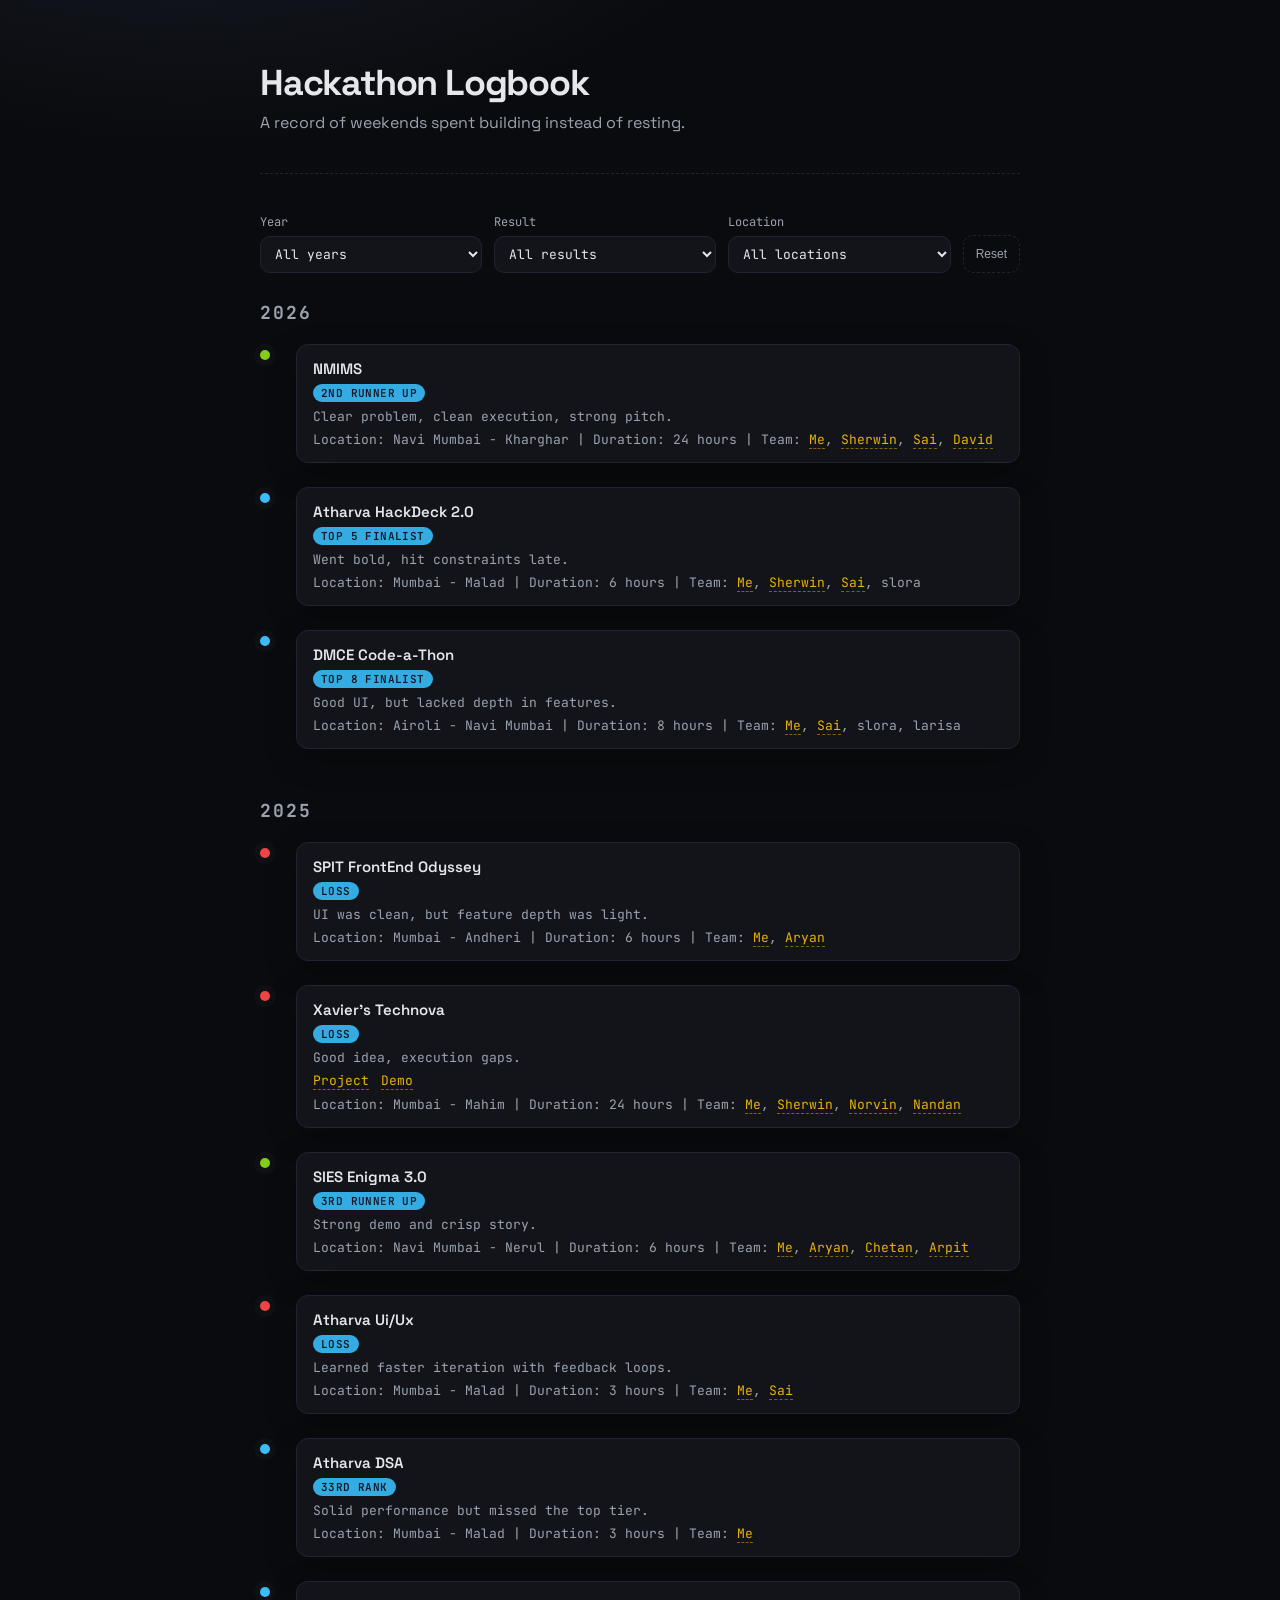
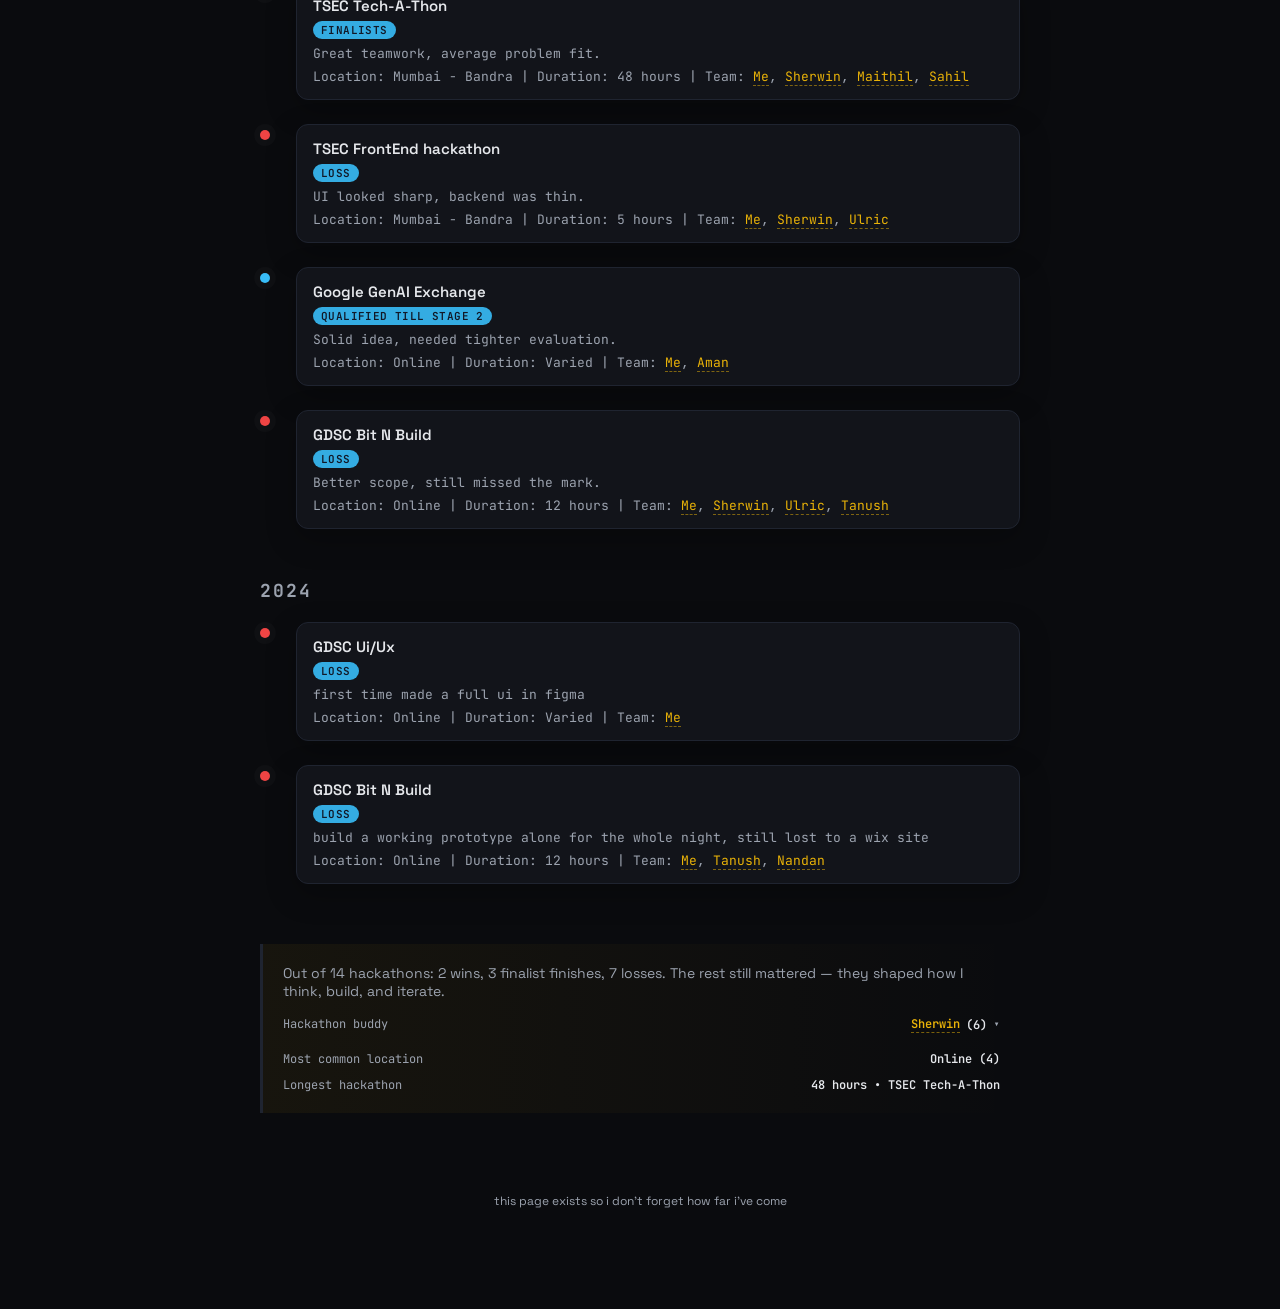
==== index.html @ 94a1c4e4 "first commit" ====
<!DOCTYPE html>
<html lang="en">
<head>
<meta charset="UTF-8" />
<title>Hackathon Logbook</title>
<meta name="viewport" content="width=device-width, initial-scale=1.0">

<link rel="stylesheet" href="style.css">
</head>

<body>
<div class="container">

  <div class="title">Hackathon Logbook</div>
  <div class="subtitle">
    A record of weekends spent building instead of resting.
  </div>

  <div class="divider"></div>

  <div class="filters" id="filters">
    <div class="filter">
      <label for="filter-year">Year</label>
      <select id="filter-year"></select>
    </div>
    <div class="filter">
      <label for="filter-result">Result</label>
      <select id="filter-result"></select>
    </div>
    <div class="filter">
      <label for="filter-location">Location</label>
      <select id="filter-location"></select>
    </div>
    <button class="filter-reset" id="filter-reset" type="button">Reset</button>
  </div>

  <div id="timeline"></div>

  <div class="reflection" id="summary"></div>

  <div class="footer">
    this page exists so i don’t forget how far i’ve come
  </div>

</div>

<script src="app.js"></script>
</body>
</html>
---- style.css ----
@import url("https://fonts.googleapis.com/css2?family=Space+Grotesk:wght@400;600;700&family=JetBrains+Mono:wght@400;600&display=swap");

:root {
  --bg: #0a0b0e;
  --paper: #12141a;
  --ink: #e5e7eb;
  --faint: #9ca3af;
  --line: #1f2430;
  --glow: rgba(56, 189, 248, 0.15);
  --accent: #eab308;

  --accent-win: #84cc16;
  --accent-ok: #38bdf8;
  --accent-loss: #ef4444;
}

* {
  box-sizing: border-box;
}

body {
  margin: 0;
  background: radial-gradient(1200px 800px at 15% -10%, #1b2230 0%, var(--bg) 55%),
    linear-gradient(180deg, #0a0b0e 0%, #0c1017 100%);
  color: var(--ink);
  font-family: "Space Grotesk", system-ui, sans-serif;
}

.container {
  max-width: 800px;
  margin: auto;
  padding: 60px 20px 100px;
}

/* ---------- Header ---------- */
.title {
  font-size: 36px;
  letter-spacing: -1.2px;
  font-weight: 700;
}

.subtitle {
  color: var(--faint);
  margin-top: 6px;
  max-width: 540px;
}

.divider {
  margin: 40px 0;
  border-top: 1px dashed var(--line);
}

/* ---------- Filters ---------- */
.filters {
  display: grid;
  grid-template-columns: repeat(3, minmax(0, 1fr)) auto;
  gap: 12px;
  margin-bottom: 28px;
  align-items: end;
}

.filter label {
  display: block;
  font-size: 12px;
  color: var(--faint);
  margin-bottom: 6px;
  font-family: "JetBrains Mono", ui-monospace, monospace;
}

.filter select {
  width: 100%;
  background: var(--paper);
  color: var(--ink);
  border: 1px solid var(--line);
  border-radius: 10px;
  padding: 8px 10px;
  font-size: 13px;
  font-family: "JetBrains Mono", ui-monospace, monospace;
}

.filter select:focus {
  outline: none;
  border-color: rgba(234, 179, 8, 0.6);
  box-shadow: 0 0 0 2px rgba(234, 179, 8, 0.15);
}

.filter-reset {
  background: transparent;
  color: var(--faint);
  border: 1px dashed var(--line);
  border-radius: 10px;
  padding: 8px 12px;
  font-size: 12px;
  cursor: pointer;
  height: 38px;
}

.filter-reset:hover {
  color: var(--ink);
  border-color: rgba(234, 179, 8, 0.5);
}

/* ---------- Timeline ---------- */
.year {
  margin-bottom: 50px;
  position: relative;
}

.year h2 {
  font-size: 18px;
  color: var(--faint);
  margin-bottom: 20px;
  letter-spacing: 2px;
  text-transform: uppercase;
  font-family: "JetBrains Mono", ui-monospace, monospace;
}

.entry {
  display: grid;
  grid-template-columns: 20px 1fr;
  gap: 16px;
  margin-bottom: 24px;
}

.dot {
  width: 10px;
  height: 10px;
  margin-top: 6px;
  border-radius: 50%;
  background: var(--faint);
  box-shadow: 0 0 0 6px rgba(255, 255, 255, 0.02);
}

.entry.win .dot { background: var(--accent-win); }
.entry.ok .dot { background: var(--accent-ok); }
.entry.loss .dot { background: var(--accent-loss); }

.card {
  background: var(--paper);
  border: 1px solid var(--line);
  padding: 14px 16px;
  border-radius: 12px;
  box-shadow: 0 10px 30px rgba(0, 0, 0, 0.25);
  transition: transform 200ms ease, box-shadow 200ms ease, border-color 200ms ease;
}

.card:hover {
  transform: translateY(-2px);
  border-color: rgba(234, 179, 8, 0.4);
  box-shadow: 0 16px 36px rgba(0, 0, 0, 0.35), 0 0 0 1px var(--glow);
}

.name {
  font-size: 15px;
  font-weight: 600;
}

.meta {
  margin-top: 6px;
  font-size: 13px;
  color: var(--faint);
  font-family: "JetBrains Mono", ui-monospace, monospace;
}

.link-row {
  display: flex;
  gap: 12px;
  align-items: center;
}

.link-row a,
.preview {
  color: var(--accent);
  text-decoration: none;
  border-bottom: 1px dashed rgba(234, 179, 8, 0.5);
  cursor: pointer;
}

.link-row a:hover,
.preview:hover {
  color: #fcd34d;
  border-bottom-color: rgba(252, 211, 77, 0.9);
}

.preview {
  position: relative;
  display: inline-flex;
  align-items: center;
  gap: 6px;
}

.preview-image {
  position: absolute;
  left: 0;
  top: 20px;
  background: var(--paper);
  border: 1px solid var(--line);
  border-radius: 10px;
  padding: 6px;
  box-shadow: 0 12px 26px rgba(0, 0, 0, 0.35);
  display: none;
  z-index: 6;
}

.preview-image img {
  display: block;
  max-width: 220px;
  border-radius: 6px;
}

.preview:hover .preview-image {
  display: block;
}

.hover-preview {
  position: fixed;
  left: 0;
  top: 0;
  background: var(--paper);
  border: 1px solid var(--line);
  border-radius: 12px;
  padding: 6px;
  box-shadow: 0 16px 30px rgba(0, 0, 0, 0.4);
  opacity: 0;
  pointer-events: none;
  z-index: 10;
  transition: opacity 120ms ease;
}

.hover-preview.is-visible {
  opacity: 1;
}

.hover-preview img {
  display: block;
  width: 240px;
  max-width: 40vw;
  border-radius: 8px;
}

.result {
  color: #111827;
  font-weight: 600;
  letter-spacing: 0.4px;
  text-transform: uppercase;
  font-size: 11px;
  background: rgba(56, 189, 248, 0.9);
  display: inline-block;
  padding: 2px 8px;
  border-radius: 999px;
}

.team-links a {
  color: var(--accent);
  text-decoration: none;
  border-bottom: 1px dashed rgba(234, 179, 8, 0.5);
}

.team-links a:hover {
  color: #fcd34d;
  border-bottom-color: rgba(252, 211, 77, 0.9);
}

/* ---------- Reflection ---------- */
.reflection {
  margin-top: 60px;
  padding: 20px;
  border-left: 3px solid var(--line);
  color: var(--faint);
  font-size: 14px;
  background: linear-gradient(90deg, rgba(234, 179, 8, 0.06), transparent);
}

.stats {
  margin-top: 16px;
  display: grid;
  gap: 10px;
}

.stat {
  display: flex;
  align-items: baseline;
  justify-content: space-between;
  gap: 12px;
  font-size: 12px;
  font-family: "JetBrains Mono", ui-monospace, monospace;
  color: var(--faint);
}

.stat span:last-child {
  color: var(--ink);
  font-weight: 600;
}

.buddy {
  position: relative;
  display: inline-flex;
  align-items: center;
  gap: 6px;
  padding-bottom: 8px;
}

.buddy-toggle {
  font-size: 12px;
  color: var(--faint);
  transition: transform 200ms ease, color 200ms ease;
}

.buddy-list {
  position: absolute;
  right: 0;
  top: 22px;
  min-width: 180px;
  background: var(--paper);
  border: 1px solid var(--line);
  border-radius: 10px;
  padding: 8px 10px;
  box-shadow: 0 12px 28px rgba(0, 0, 0, 0.35);
  display: none;
  z-index: 5;
  pointer-events: auto;
}

.buddy-item {
  display: block;
  font-size: 12px;
  color: var(--faint);
  padding: 4px 0;
}

.buddy:hover .buddy-list {
  display: block;
}

.buddy:hover .buddy-toggle {
  color: var(--accent);
  transform: rotate(180deg);
}

.stats a {
  color: var(--accent);
  text-decoration: none;
  border-bottom: 1px dashed rgba(234, 179, 8, 0.5);
}

.stats a:hover {
  color: #fcd34d;
  border-bottom-color: rgba(252, 211, 77, 0.9);
}

/* ---------- Footer ---------- */
.footer {
  margin-top: 80px;
  text-align: center;
  font-size: 12px;
  color: var(--faint);
}

@media (max-width: 600px) {
  .title {
    font-size: 30px;
  }
  .filters {
    grid-template-columns: 1fr;
  }
  .entry {
    grid-template-columns: 14px 1fr;
  }
}
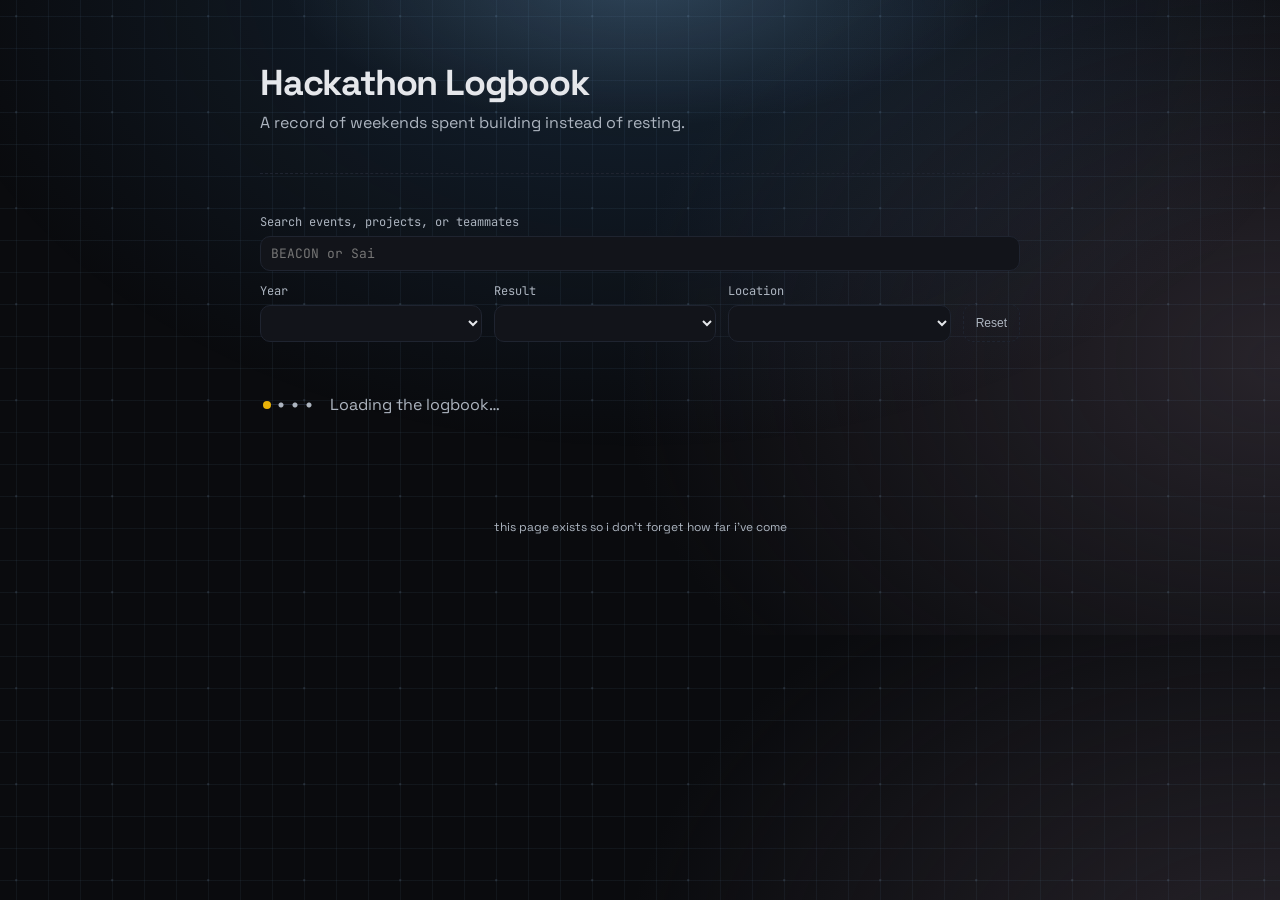
==== commit 03c5a317: "feat: add searchable hackathon timeline, photo gallery and event stats" ====
--- a/index.html
+++ b/index.html
@@ -3,6 +3,7 @@
 <head>
 <meta charset="UTF-8" />
 <title>Hackathon Logbook</title>
+<link rel="icon" href="./favicon.ico" type="image/x-icon">
 <meta name="viewport" content="width=device-width, initial-scale=1.0">
 
 <link rel="stylesheet" href="style.css">
@@ -19,22 +20,36 @@
   <div class="divider"></div>
 
   <div class="filters" id="filters">
-    <div class="filter">
-      <label for="filter-year">Year</label>
-      <select id="filter-year"></select>
+    <div class="filter filter-search">
+      <label for="filter-search">Search events, projects, or teammates</label>
+      <input id="filter-search" type="search" placeholder="BEACON or Sai">
     </div>
-    <div class="filter">
-      <label for="filter-result">Result</label>
-      <select id="filter-result"></select>
+    <button class="filter-toggle" id="filter-toggle" type="button"
+            aria-expanded="false" aria-controls="filter-options">Filters</button>
+    <div class="filter-options" id="filter-options">
+      <div class="filter">
+        <label for="filter-year">Year</label>
+        <select id="filter-year"></select>
+      </div>
+      <div class="filter">
+        <label for="filter-result">Result</label>
+        <select id="filter-result"></select>
+      </div>
+      <div class="filter">
+        <label for="filter-location">Location</label>
+        <select id="filter-location"></select>
+      </div>
+      <button class="filter-reset" id="filter-reset" type="button">Reset</button>
     </div>
-    <div class="filter">
-      <label for="filter-location">Location</label>
-      <select id="filter-location"></select>
-    </div>
-    <button class="filter-reset" id="filter-reset" type="button">Reset</button>
   </div>
 
-  <div id="timeline"></div>
+  <p class="filter-status" id="filter-status" role="status"></p>
+  <div id="timeline" aria-busy="true">
+    <div class="logbook-loader" role="status">
+      <span class="loader-track" aria-hidden="true"></span>
+      Loading the logbook…
+    </div>
+  </div>
 
   <div class="reflection" id="summary"></div>
 
@@ -44,6 +59,18 @@
 
 </div>
 
+<dialog id="gallery" aria-labelledby="gallery-title">
+  <div class="gallery-header">
+    <h2 id="gallery-title"></h2>
+    <form method="dialog"><button autofocus>Close</button></form>
+  </div>
+  <img id="gallery-image" alt="">
+  <div class="gallery-nav">
+    <button id="gallery-prev" type="button">Previous</button>
+    <span id="gallery-count" role="status"></span>
+    <button id="gallery-next" type="button">Next</button>
+  </div>
+</dialog>
 <script src="app.js"></script>
 </body>
 </html>
--- a/style.css
+++ b/style.css
@@ -4,7 +4,7 @@
   --bg: #0a0b0e;
   --paper: #12141a;
   --ink: #e5e7eb;
-  --faint: #9ca3af;
+  --faint: #adb5c0;
   --line: #1f2430;
   --glow: rgba(56, 189, 248, 0.15);
   --accent: #eab308;
@@ -19,11 +19,44 @@
 }
 
 body {
+  --grid-line: rgb(114 155 194 / 8%);
+  --grid-step: 32px;
   margin: 0;
-  background: radial-gradient(1200px 800px at 15% -10%, #1b2230 0%, var(--bg) 55%),
-    linear-gradient(180deg, #0a0b0e 0%, #0c1017 100%);
+  isolation: isolate;
+  background: radial-gradient(ellipse 660px 480px at 100% 360px, #27232a, transparent), var(--bg);
   color: var(--ink);
   font-family: "Space Grotesk", system-ui, sans-serif;
+}
+
+body::after {
+  content: "";
+  position: fixed;
+  inset: 0;
+  z-index: -2;
+  pointer-events: none;
+  background:
+    radial-gradient(circle at 1px 1px, rgb(145 177 206 / 13%) 1px, transparent 1.8px) 15px 15px / 96px 96px,
+    linear-gradient(to right, var(--grid-line) 1px, transparent 1px) 16px 16px / var(--grid-step) var(--grid-step),
+    linear-gradient(to bottom, var(--grid-line) 1px, transparent 1px) 16px 16px / var(--grid-step) var(--grid-step);
+}
+
+body::before {
+  content: "";
+  position: fixed;
+  inset: 0;
+  z-index: -1;
+  pointer-events: none;
+  background:
+    radial-gradient(ellipse min(42vw, 360px) 150px at 50% -24px, rgb(142 189 227 / 22%), transparent),
+    radial-gradient(ellipse min(85vw, 720px) 480px at 50% -30px, rgb(60 123 183 / 22%), transparent);
+}
+
+@media (prefers-reduced-motion: no-preference) {
+  body::before { animation: spotlight-breathe 8s ease-in-out infinite alternate; }
+}
+
+@keyframes spotlight-breathe {
+  to { opacity: 0.76; }
 }
 
 .container {
@@ -53,12 +86,22 @@
 /* ---------- Filters ---------- */
 .filters {
   display: grid;
-  grid-template-columns: repeat(3, minmax(0, 1fr)) auto;
   gap: 12px;
   margin-bottom: 28px;
   align-items: end;
 }
 
+.filter-options {
+  display: grid;
+  grid-template-columns: repeat(3, minmax(0, 1fr)) auto;
+  align-items: end;
+  gap: 12px;
+}
+
+.filter-toggle {
+  display: none;
+}
+
 .filter label {
   display: block;
   font-size: 12px;
@@ -67,7 +110,8 @@
   font-family: "JetBrains Mono", ui-monospace, monospace;
 }
 
-.filter select {
+.filter select,
+.filter input {
   width: 100%;
   background: var(--paper);
   color: var(--ink);
@@ -78,7 +122,8 @@
   font-family: "JetBrains Mono", ui-monospace, monospace;
 }
 
-.filter select:focus {
+.filter select:focus,
+.filter input:focus {
   outline: none;
   border-color: rgba(234, 179, 8, 0.6);
   box-shadow: 0 0 0 2px rgba(234, 179, 8, 0.15);
@@ -100,7 +145,45 @@
   border-color: rgba(234, 179, 8, 0.5);
 }
 
+.filter-status {
+  color: var(--faint);
+  font-size: 14px;
+}
+
+.filter-status:empty {
+  margin: 0;
+}
+
 /* ---------- Timeline ---------- */
+.logbook-loader {
+  display: flex;
+  align-items: center;
+  gap: 14px;
+  padding: 24px 0;
+  color: var(--faint);
+}
+.loader-track {
+  width: 56px;
+  height: 12px;
+  background: radial-gradient(circle, var(--faint) 2px, transparent 3px) left center / 14px 12px repeat-x,
+    linear-gradient(var(--line), var(--line)) center / 80% 1px no-repeat;
+}
+.loader-track::after {
+  content: "";
+  display: block;
+  width: 8px;
+  height: 8px;
+  margin: 2px 3px;
+  border-radius: 50%;
+  background: var(--accent);
+  animation: loader-travel 1.3s ease-in-out infinite alternate;
+}
+@keyframes loader-travel { to { transform: translateX(42px); } }
+@media (prefers-reduced-motion: reduce) {
+  .loader-track::after { animation: none; }
+}
+.reflection:empty { display: none; }
+#timeline [role="alert"] a { color: var(--accent); }
 .year {
   margin-bottom: 50px;
   position: relative;
@@ -116,13 +199,32 @@
 }
 
 .entry {
+  --entry-gap: 24px;
+  position: relative;
   display: grid;
   grid-template-columns: 20px 1fr;
   gap: 16px;
-  margin-bottom: 24px;
+  margin-bottom: var(--entry-gap);
+}
+.year-count {
+  font-size: 12px;
+  font-weight: 400;
+  letter-spacing: 0;
+  text-transform: none;
+}
+.entry:not(:last-child)::before {
+  content: "";
+  position: absolute;
+  left: 4.5px;
+  top: 11px;
+  height: calc(100% + var(--entry-gap));
+  width: 1px;
+  background: rgb(145 177 206 / 32%);
+  pointer-events: none;
 }
 
 .dot {
+  position: relative;
   width: 10px;
   height: 10px;
   margin-top: 6px;
@@ -131,9 +233,12 @@
   box-shadow: 0 0 0 6px rgba(255, 255, 255, 0.02);
 }
 
-.entry.win .dot { background: var(--accent-win); }
-.entry.ok .dot { background: var(--accent-ok); }
+.entry.winner .dot { background: var(--accent-win); }
+.entry.runner .dot { background: var(--accent); }
+.entry.finalist .dot, .entry.qualified .dot { background: var(--accent-ok); }
 .entry.loss .dot { background: var(--accent-loss); }
+.entry { scroll-margin-top: 20px; }
+.entry.linked .card { border-color: var(--accent); }
 
 .card {
   background: var(--paper);
@@ -142,6 +247,8 @@
   border-radius: 12px;
   box-shadow: 0 10px 30px rgba(0, 0, 0, 0.25);
   transition: transform 200ms ease, box-shadow 200ms ease, border-color 200ms ease;
+  position: relative;
+  overflow: hidden;
 }
 
 .card:hover {
@@ -150,104 +257,124 @@
   box-shadow: 0 16px 36px rgba(0, 0, 0, 0.35), 0 0 0 1px var(--glow);
 }
 
+.event-photo {
+  float: right;
+  width: clamp(76px, 24%, 144px);
+  aspect-ratio: 4 / 3;
+  padding: 0;
+  cursor: zoom-in;
+  background: var(--bg);
+  margin: 0 0 8px 14px;
+  border: 1px solid var(--line);
+  border-radius: 8px;
+}
+
+.event-photo img {
+  display: block;
+  width: 100%;
+  height: 100%;
+  object-fit: cover;
+  border-radius: inherit;
+}
+
 .name {
   font-size: 15px;
   font-weight: 600;
 }
 
+.description {
+  color: var(--ink);
+  margin: 6px 0 0;
+  font-size: 17px;
+  line-height: 1.5;
+}
+
 .meta {
   margin-top: 6px;
   font-size: 13px;
   color: var(--faint);
+}
+
+.reveal-date,
+.result,
+.team-links {
   font-family: "JetBrains Mono", ui-monospace, monospace;
 }
 
-.link-row {
-  display: flex;
-  gap: 12px;
-  align-items: center;
-}
-
-.link-row a,
-.preview {
+.reveal-date {
+  margin-left: 6px;
+}
+
+.project-link {
+  display: inline-block;
+  margin-top: 8px;
+  font-size: 13px;
   color: var(--accent);
-  text-decoration: none;
-  border-bottom: 1px dashed rgba(234, 179, 8, 0.5);
-  cursor: pointer;
-}
-
-.link-row a:hover,
-.preview:hover {
-  color: #fcd34d;
-  border-bottom-color: rgba(252, 211, 77, 0.9);
-}
-
-.preview {
-  position: relative;
-  display: inline-flex;
-  align-items: center;
-  gap: 6px;
-}
-
-.preview-image {
-  position: absolute;
-  left: 0;
-  top: 20px;
-  background: var(--paper);
-  border: 1px solid var(--line);
-  border-radius: 10px;
-  padding: 6px;
-  box-shadow: 0 12px 26px rgba(0, 0, 0, 0.35);
-  display: none;
-  z-index: 6;
-}
-
-.preview-image img {
-  display: block;
-  max-width: 220px;
-  border-radius: 6px;
-}
-
-.preview:hover .preview-image {
-  display: block;
-}
-
-.hover-preview {
-  position: fixed;
-  left: 0;
-  top: 0;
-  background: var(--paper);
+  text-underline-offset: 3px;
+  padding-block: 4px;
+}
+
+#gallery {
+  width: min(900px, 95vw);
+  padding: 16px;
   border: 1px solid var(--line);
   border-radius: 12px;
-  padding: 6px;
-  box-shadow: 0 16px 30px rgba(0, 0, 0, 0.4);
-  opacity: 0;
-  pointer-events: none;
-  z-index: 10;
-  transition: opacity 120ms ease;
-}
-
-.hover-preview.is-visible {
-  opacity: 1;
-}
-
-.hover-preview img {
+  background: var(--paper);
+  color: var(--ink);
+}
+
+#gallery::backdrop { background: rgba(0, 0, 0, 0.82); }
+body:has(#gallery[open]) { overflow: hidden; }
+
+.gallery-header, .gallery-nav {
+  display: flex;
+  align-items: center;
+  justify-content: space-between;
+  gap: 12px;
+}
+
+.gallery-header h2 { margin: 0; font-size: 18px; }
+#gallery button {
+  background: var(--bg);
+  color: var(--ink);
+  border: 1px solid var(--line);
+  border-radius: 8px;
+  padding: 8px 12px;
+  min-height: 44px;
+  cursor: pointer;
+}
+
+#gallery-image {
   display: block;
-  width: 240px;
-  max-width: 40vw;
-  border-radius: 8px;
-}
+  width: 100%;
+  height: min(65dvh, 640px);
+  margin: 12px 0;
+  object-fit: contain;
+  background: var(--bg);
+  touch-action: pan-y pinch-zoom;
+}
+
+#gallery-count { margin: auto; color: var(--faint); font-size: 13px; }
+
 
 .result {
-  color: #111827;
+  color: #e2e8f0;
   font-weight: 600;
   letter-spacing: 0.4px;
   text-transform: uppercase;
   font-size: 11px;
-  background: rgba(56, 189, 248, 0.9);
   display: inline-block;
-  padding: 2px 8px;
+  padding: 3px 10px;
   border-radius: 999px;
+  background: linear-gradient(
+    135deg,
+    rgba(255, 255, 255, 0.25),
+    rgba(255, 255, 255, 0.06)
+  );
+  border: 1px solid rgba(255, 255, 255, 0.2);
+  box-shadow: 0 6px 18px rgba(0, 0, 0, 0.25);
+  backdrop-filter: blur(10px);
+  -webkit-backdrop-filter: blur(10px);
 }
 
 .team-links a {
@@ -275,6 +402,22 @@
   margin-top: 16px;
   display: grid;
   gap: 10px;
+}
+
+.stat-totals {
+  display: grid;
+  grid-template-columns: repeat(auto-fit, minmax(min(128px, 100%), 1fr));
+  gap: 16px;
+  margin: 18px 0;
+  padding: 16px 0;
+  border-block: 1px solid var(--line);
+}
+.stat-totals dt, .stat-totals small { font-size: 12px; }
+.stat-totals small { display: block; margin-top: 4px; color: var(--faint); font-family: "Space Grotesk", sans-serif; font-weight: 400; }
+.stat-totals dd {
+  margin: 4px 0;
+  color: var(--ink);
+  font: 600 24px "JetBrains Mono", monospace;
 }
 
 .stat {
@@ -357,11 +500,66 @@
 }
 
 @media (max-width: 600px) {
+  .container {
+    padding-top: 32px;
+  }
+  .divider {
+    margin: 24px 0;
+  }
   .title {
     font-size: 30px;
   }
   .filters {
-    grid-template-columns: 1fr;
+    grid-template-columns: minmax(0, 1fr) auto;
+    gap: 8px;
+  }
+  .filter-search {
+    display: contents;
+  }
+  .filter-search label {
+    grid-column: 1 / -1;
+    margin-bottom: 0;
+  }
+  .filter input {
+    min-height: 44px;
+    font-size: 16px;
+  }
+  .filter-toggle {
+    display: inline-flex;
+    align-items: center;
+    justify-content: center;
+    gap: 8px;
+    min-height: 44px;
+    padding: 0 12px;
+    border: 1px solid var(--line);
+    border-radius: 10px;
+    background: var(--paper);
+    color: var(--ink);
+    font: inherit;
+    cursor: pointer;
+  }
+  .filter-toggle::after {
+    content: "";
+    width: 6px;
+    height: 6px;
+    border: solid currentColor;
+    border-width: 0 1.5px 1.5px 0;
+    transform: translateY(-2px) rotate(45deg);
+  }
+  .filter-toggle[aria-expanded="true"]::after {
+    transform: translateY(2px) rotate(225deg);
+  }
+  .filter-options {
+    grid-column: 1 / -1;
+    grid-template-columns: repeat(2, minmax(0, 1fr));
+    gap: 12px 8px;
+  }
+  .filter-toggle[aria-expanded="false"] + .filter-options {
+    display: none;
+  }
+  .filter-options select,
+  .filter-reset {
+    min-height: 44px;
   }
   .entry {
     grid-template-columns: 14px 1fr;
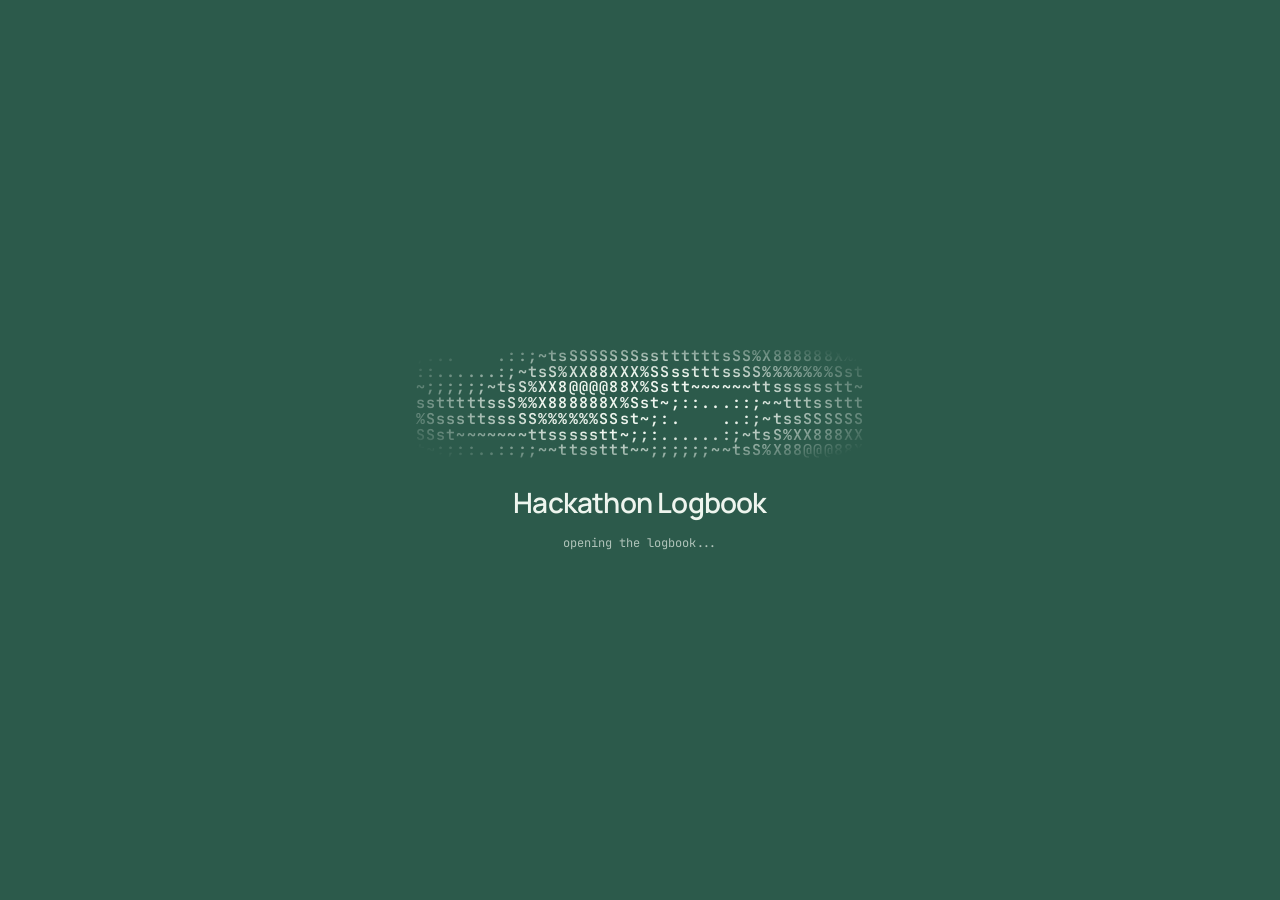
==== commit d74115dc: "feat: ASCII wallpaper theme on main, journal design moved to /alpha, fullscreen loader, favicon, soc" ====
--- a/index.html
+++ b/index.html
@@ -3,16 +3,43 @@
 <head>
 <meta charset="UTF-8" />
 <title>Hackathon Logbook</title>
-<link rel="icon" href="./favicon.ico" type="image/x-icon">
+<link rel="icon" href="favicon.svg" type="image/svg+xml">
+<link rel="alternate icon" href="favicon.ico" type="image/x-icon">
 <meta name="viewport" content="width=device-width, initial-scale=1.0">
-
+<meta name="theme-color" content="#2c5a4b">
+<meta name="description" content="Swar Churi’s hackathon logbook. Browse events, projects, team photos, and results.">
+<link rel="canonical" href="https://sc.is-a.dev/hackathons/">
+<meta property="og:type" content="website">
+<meta property="og:site_name" content="Swar Churi">
+<meta property="og:url" content="https://sc.is-a.dev/hackathons/">
+<meta property="og:title" content="Hackathon Logbook · Swar Churi">
+<meta property="og:description" content="27 hackathons, 2024–2026. Projects, teams, results and photos from weekends spent building instead of resting.">
+<meta property="og:image" content="https://sc.is-a.dev/hackathons/og.png">
+<meta property="og:image:width" content="1200">
+<meta property="og:image:height" content="630">
+<meta property="og:image:alt" content="Hackathon Logbook, a record of weekends spent building instead of resting, over an ASCII koi pond">
+<meta name="twitter:card" content="summary_large_image">
+<meta name="twitter:title" content="Hackathon Logbook · Swar Churi">
+<meta name="twitter:description" content="27 hackathons, 2024–2026. Projects, teams, results and photos.">
+<meta name="twitter:image" content="https://sc.is-a.dev/hackathons/og.png">
+<link rel="stylesheet" href="wallpaper.css">
 <link rel="stylesheet" href="style.css">
 </head>
 
-<body>
-<div class="container">
+<body class="loading">
+<div id="loader" role="status" aria-label="Loading the logbook">
+  <pre id="loader-art" aria-hidden="true"></pre>
+  <div class="loader-title">Hackathon Logbook</div>
+  <div class="loader-sub">opening the logbook<span aria-hidden="true">...</span></div>
+</div>
+<script src="loader.js"></script>
+<div class="sky" id="sky" aria-hidden="true"></div>
+<canvas id="wall" aria-hidden="true"></canvas>
+<div class="veil" aria-hidden="true"></div>
+<div class="pill dock" id="dock" role="group" aria-label="Wallpaper"></div>
+<main class="container">
 
-  <div class="title">Hackathon Logbook</div>
+  <h1 class="title">Hackathon Logbook</h1>
   <div class="subtitle">
     A record of weekends spent building instead of resting.
   </div>
@@ -44,20 +71,15 @@
   </div>
 
   <p class="filter-status" id="filter-status" role="status"></p>
-  <div id="timeline" aria-busy="true">
-    <div class="logbook-loader" role="status">
-      <span class="loader-track" aria-hidden="true"></span>
-      Loading the logbook…
-    </div>
-  </div>
+  <div id="timeline" aria-busy="true"></div>
 
   <div class="reflection" id="summary"></div>
 
-  <div class="footer">
-    this page exists so i don’t forget how far i’ve come
-  </div>
-
-</div>
+  <footer class="footer">
+    <p>this page exists so i don’t forget how far i’ve come</p>
+    <a href="alpha/">Journal edition ↗</a>
+  </footer>
+</main>
 
 <dialog id="gallery" aria-labelledby="gallery-title">
   <div class="gallery-header">
@@ -72,5 +94,6 @@
   </div>
 </dialog>
 <script src="app.js"></script>
+<script src="wallpaper.js" defer></script>
 </body>
 </html>
--- a/wallpaper.css
+++ b/wallpaper.css
@@ -0,0 +1,89 @@
+/* Scene palettes, wallpaper and dock from SC136/portfolios. */
+:root {
+    /* overwritten by the active wallpaper */
+    --sky: #2c5a4b;
+    --ink: #eef5ee;
+    --dim: rgba(238, 245, 238, 0.66);
+    --panel: rgba(18, 46, 37, 0.46);
+    --panel-2: rgba(255, 255, 255, 0.07);
+    --line: rgba(255, 255, 255, 0.16);
+    --veil: rgba(44, 90, 75, 0.35);
+    --shadow: rgba(0, 0, 0, 0.28);
+}
+
+/* ----- the wallpaper ----- */
+.sky, #wall { position: fixed; inset: 0; width: 100%; height: 100%; }
+.sky, #wall { pointer-events: none; }
+.sky { z-index: -3; background: var(--sky); transition: opacity 0.35s ease; }
+#wall { z-index: -2; transition: opacity 0.35s ease; }
+.swapping .sky, .swapping #wall { opacity: 0; }
+/* a light tint behind the content column; the wallpaper stays sharp, only the cards frost it */
+.veil {
+    position: fixed;
+    z-index: -1;
+    top: 0;
+    bottom: 0;
+    left: 50%;
+    width: min(1120px, 100%);
+    transform: translateX(-50%);
+    background: var(--veil);
+    -webkit-mask-image: linear-gradient(90deg, transparent, #000 14%, #000 86%, transparent);
+    mask-image: linear-gradient(90deg, transparent, #000 14%, #000 86%, transparent);
+    pointer-events: none;
+    transition: background-color 0.5s ease;
+}
+
+/* ----- floating controls ----- */
+.pill {
+    display: inline-flex;
+    align-items: center;
+    gap: 4px;
+    padding: 5px;
+    border-radius: 999px;
+    background: var(--panel);
+    border: 1px solid var(--line);
+    -webkit-backdrop-filter: blur(16px) saturate(1.3);
+    backdrop-filter: blur(16px) saturate(1.3);
+    box-shadow: 0 8px 24px -10px var(--shadow);
+    font-size: 0.82rem;
+    transition: background-color 0.5s ease, border-color 0.5s ease;
+}
+.dock {
+    position: fixed;
+    z-index: 10;
+    top: 14px;
+    left: 50%;
+    transform: translateX(-50%);
+}
+.dock button {
+    font: inherit;
+    color: var(--dim);
+    background: none;
+    border: 0;
+    border-radius: 999px;
+    cursor: pointer;
+    display: inline-flex;
+    align-items: center;
+    gap: 8px;
+    padding: 6px 12px 6px 7px;
+    transition: background-color 0.2s, color 0.2s;
+}
+.dock button:hover { color: var(--ink); }
+.dock button[aria-pressed="true"] { color: var(--ink); background: var(--panel-2); box-shadow: 0 0 0 1px var(--line) inset; }
+.dock .sw { width: 18px; height: 18px; border-radius: 50%; box-shadow: 0 0 0 1px var(--line), 0 1px 3px rgba(0, 0, 0, 0.25); }
+.dock .sep { width: 1px; height: 18px; background: var(--line); margin: 0 3px; }
+.dock .ico { padding: 7px; }
+.dock .ico svg { width: 15px; height: 15px; display: block; }
+.pill:focus-visible, .dock button:focus-visible { outline: 2px solid var(--ink); outline-offset: 3px; }
+
+.dock [hidden] { display: none; }
+@media (max-width: 720px) {
+    #wall { opacity: .62; }
+    .veil { -webkit-mask-image: none; mask-image: none; }
+    .dock { left: auto; right: 12px; transform: none; }
+    .dock .lbl { display: none; }
+    .dock button { padding: 6px; }
+}
+@media (prefers-reduced-motion: reduce) {
+    .sky, #wall, .veil, .pill, .dock button { transition: none; }
+}
--- a/style.css
+++ b/style.css
@@ -1,17 +1,18 @@
-@import url("https://fonts.googleapis.com/css2?family=Space+Grotesk:wght@400;600;700&family=JetBrains+Mono:wght@400;600&display=swap");
+@font-face { font-family: Manrope; src: url("assets/fonts/manrope.woff2") format("woff2"); font-weight: 200 800; font-display: swap; }
+@font-face { font-family: "JetBrains Mono"; src: url("assets/fonts/jetbrains-mono.woff2") format("woff2"); font-weight: 100 800; font-display: swap; }
 
 :root {
-  --bg: #0a0b0e;
-  --paper: #12141a;
-  --ink: #e5e7eb;
-  --faint: #adb5c0;
-  --line: #1f2430;
-  --glow: rgba(56, 189, 248, 0.15);
-  --accent: #eab308;
-
-  --accent-win: #84cc16;
-  --accent-ok: #38bdf8;
-  --accent-loss: #ef4444;
+  --bg: rgba(0, 0, 0, 0.32);
+  --paper: var(--panel);
+  --faint: var(--dim);
+  --glow: rgba(255, 255, 255, 0.1);
+  --accent: #f2d98a;
+  --accent-hi: #fff0b8;
+  --accent-win: #b7e07a;
+  --accent-ok: #8fd3f4;
+  --accent-loss: #ff8f86;
+  --frost: blur(16px) saturate(1.3);
+  --result-bg: rgba(255, 255, 255, 0.14);
 }
 
 * {
@@ -19,57 +20,25 @@
 }
 
 body {
-  --grid-line: rgb(114 155 194 / 8%);
-  --grid-step: 32px;
   margin: 0;
-  isolation: isolate;
-  background: radial-gradient(ellipse 660px 480px at 100% 360px, #27232a, transparent), var(--bg);
-  color: var(--ink);
-  font-family: "Space Grotesk", system-ui, sans-serif;
-}
-
-body::after {
-  content: "";
-  position: fixed;
-  inset: 0;
-  z-index: -2;
-  pointer-events: none;
-  background:
-    radial-gradient(circle at 1px 1px, rgb(145 177 206 / 13%) 1px, transparent 1.8px) 15px 15px / 96px 96px,
-    linear-gradient(to right, var(--grid-line) 1px, transparent 1px) 16px 16px / var(--grid-step) var(--grid-step),
-    linear-gradient(to bottom, var(--grid-line) 1px, transparent 1px) 16px 16px / var(--grid-step) var(--grid-step);
-}
-
-body::before {
-  content: "";
-  position: fixed;
-  inset: 0;
-  z-index: -1;
-  pointer-events: none;
-  background:
-    radial-gradient(ellipse min(42vw, 360px) 150px at 50% -24px, rgb(142 189 227 / 22%), transparent),
-    radial-gradient(ellipse min(85vw, 720px) 480px at 50% -30px, rgb(60 123 183 / 22%), transparent);
-}
-
-@media (prefers-reduced-motion: no-preference) {
-  body::before { animation: spotlight-breathe 8s ease-in-out infinite alternate; }
-}
-
-@keyframes spotlight-breathe {
-  to { opacity: 0.76; }
+  color: var(--ink);
+  font-family: Manrope, system-ui, -apple-system, "Segoe UI", sans-serif;
+  transition: color 0.5s ease;
 }
 
 .container {
+  position: relative;
   max-width: 800px;
   margin: auto;
-  padding: 60px 20px 100px;
+  padding: 84px 20px 100px;
 }
 
 /* ---------- Header ---------- */
 .title {
+  margin: 0;
   font-size: 36px;
   letter-spacing: -1.2px;
-  font-weight: 700;
+  font-weight: 600;
 }
 
 .subtitle {
@@ -125,8 +94,8 @@
 .filter select:focus,
 .filter input:focus {
   outline: none;
-  border-color: rgba(234, 179, 8, 0.6);
-  box-shadow: 0 0 0 2px rgba(234, 179, 8, 0.15);
+  border-color: color-mix(in srgb, var(--accent) 60%, transparent);
+  box-shadow: 0 0 0 2px color-mix(in srgb, var(--accent) 15%, transparent);
 }
 
 .filter-reset {
@@ -142,7 +111,7 @@
 
 .filter-reset:hover {
   color: var(--ink);
-  border-color: rgba(234, 179, 8, 0.5);
+  border-color: color-mix(in srgb, var(--accent) 50%, transparent);
 }
 
 .filter-status {
@@ -155,33 +124,33 @@
 }
 
 /* ---------- Timeline ---------- */
-.logbook-loader {
+/* ---------- Fullscreen loader ---------- */
+#loader {
+  position: fixed;
+  inset: 0;
+  z-index: 100;
   display: flex;
+  flex-direction: column;
   align-items: center;
+  justify-content: center;
   gap: 14px;
-  padding: 24px 0;
-  color: var(--faint);
-}
-.loader-track {
-  width: 56px;
-  height: 12px;
-  background: radial-gradient(circle, var(--faint) 2px, transparent 3px) left center / 14px 12px repeat-x,
-    linear-gradient(var(--line), var(--line)) center / 80% 1px no-repeat;
-}
-.loader-track::after {
-  content: "";
-  display: block;
-  width: 8px;
-  height: 8px;
-  margin: 2px 3px;
-  border-radius: 50%;
-  background: var(--accent);
-  animation: loader-travel 1.3s ease-in-out infinite alternate;
-}
-@keyframes loader-travel { to { transform: translateX(42px); } }
-@media (prefers-reduced-motion: reduce) {
-  .loader-track::after { animation: none; }
-}
+  background: var(--sky, #2c5a4b);
+  color: var(--ink, #eef5ee);
+  transition: opacity 0.6s ease, visibility 0.6s;
+}
+#loader.done { opacity: 0; visibility: hidden; pointer-events: none; }
+body.loading { overflow: hidden; }
+#loader-art {
+  margin: 0 0 10px;
+  font: 600 15px/1.05 "JetBrains Mono", ui-monospace, monospace;
+  letter-spacing: 0.08em;
+  color: var(--ink, #eef5ee);
+  -webkit-mask-image: radial-gradient(ellipse 60% 70% at 50% 50%, #000 40%, transparent 100%);
+  mask-image: radial-gradient(ellipse 60% 70% at 50% 50%, #000 40%, transparent 100%);
+}
+.loader-title { font-size: 28px; font-weight: 600; letter-spacing: -0.8px; }
+.loader-sub { font: 12px "JetBrains Mono", ui-monospace, monospace; color: var(--dim, rgba(238, 245, 238, 0.66)); }
+@media (prefers-reduced-motion: reduce) { #loader { transition: none; } }
 .reflection:empty { display: none; }
 #timeline [role="alert"] a { color: var(--accent); }
 .year {
@@ -219,7 +188,7 @@
   top: 11px;
   height: calc(100% + var(--entry-gap));
   width: 1px;
-  background: rgb(145 177 206 / 32%);
+  background: var(--line);
   pointer-events: none;
 }
 
@@ -253,7 +222,7 @@
 
 .card:hover {
   transform: translateY(-2px);
-  border-color: rgba(234, 179, 8, 0.4);
+  border-color: color-mix(in srgb, var(--accent) 40%, transparent);
   box-shadow: 0 16px 36px rgba(0, 0, 0, 0.35), 0 0 0 1px var(--glow);
 }
 
@@ -358,7 +327,7 @@
 
 
 .result {
-  color: #e2e8f0;
+  color: var(--ink);
   font-weight: 600;
   letter-spacing: 0.4px;
   text-transform: uppercase;
@@ -366,13 +335,9 @@
   display: inline-block;
   padding: 3px 10px;
   border-radius: 999px;
-  background: linear-gradient(
-    135deg,
-    rgba(255, 255, 255, 0.25),
-    rgba(255, 255, 255, 0.06)
-  );
-  border: 1px solid rgba(255, 255, 255, 0.2);
-  box-shadow: 0 6px 18px rgba(0, 0, 0, 0.25);
+  background: var(--result-bg);
+  border: 1px solid var(--line);
+  box-shadow: 0 6px 18px -8px var(--shadow);
   backdrop-filter: blur(10px);
   -webkit-backdrop-filter: blur(10px);
 }
@@ -380,12 +345,12 @@
 .team-links a {
   color: var(--accent);
   text-decoration: none;
-  border-bottom: 1px dashed rgba(234, 179, 8, 0.5);
+  border-bottom: 1px dashed color-mix(in srgb, var(--accent) 50%, transparent);
 }
 
 .team-links a:hover {
-  color: #fcd34d;
-  border-bottom-color: rgba(252, 211, 77, 0.9);
+  color: var(--accent-hi);
+  border-bottom-color: rgba(255, 240, 184, 0.9);
 }
 
 /* ---------- Reflection ---------- */
@@ -395,7 +360,7 @@
   border-left: 3px solid var(--line);
   color: var(--faint);
   font-size: 14px;
-  background: linear-gradient(90deg, rgba(234, 179, 8, 0.06), transparent);
+  background: linear-gradient(90deg, color-mix(in srgb, var(--accent) 6%, transparent), transparent);
 }
 
 .stats {
@@ -413,7 +378,7 @@
   border-block: 1px solid var(--line);
 }
 .stat-totals dt, .stat-totals small { font-size: 12px; }
-.stat-totals small { display: block; margin-top: 4px; color: var(--faint); font-family: "Space Grotesk", sans-serif; font-weight: 400; }
+.stat-totals small { display: block; margin-top: 4px; color: var(--faint); font-family: Manrope, sans-serif; font-weight: 400; }
 .stat-totals dd {
   margin: 4px 0;
   color: var(--ink);
@@ -483,12 +448,12 @@
 .stats a {
   color: var(--accent);
   text-decoration: none;
-  border-bottom: 1px dashed rgba(234, 179, 8, 0.5);
+  border-bottom: 1px dashed color-mix(in srgb, var(--accent) 50%, transparent);
 }
 
 .stats a:hover {
-  color: #fcd34d;
-  border-bottom-color: rgba(252, 211, 77, 0.9);
+  color: var(--accent-hi);
+  border-bottom-color: rgba(255, 240, 184, 0.9);
 }
 
 /* ---------- Footer ---------- */
@@ -565,3 +530,41 @@
     grid-template-columns: 14px 1fr;
   }
 }
+
+/* ---------- Frosted surfaces (portfolios look) ---------- */
+.card, .filter select, .filter input, .filter-toggle, .filter-reset,
+.reflection, .buddy-list, .result {
+  -webkit-backdrop-filter: var(--frost);
+  backdrop-filter: var(--frost);
+}
+.card { box-shadow: 0 10px 30px -12px var(--shadow); }
+.card:hover { box-shadow: 0 16px 36px -14px var(--shadow), 0 0 0 1px var(--glow); }
+.filter select, .filter input, .filter-toggle { background: var(--panel); }
+.filter-reset { background: var(--panel-2); }
+.reflection { background: var(--panel); border-radius: 12px; border: 1px solid var(--line); border-left-width: 3px; }
+#gallery { background: var(--panel); -webkit-backdrop-filter: var(--frost); backdrop-filter: var(--frost); }
+#gallery::backdrop { background: rgba(0, 0, 0, 0.6); }
+.event-photo { background: var(--panel-2); }
+.title, .name, .year h2 { text-shadow: 0 1px 14px var(--shadow); }
+.footer a { color: var(--ink); margin-left: 8px; }
+@media (max-width: 720px) { .container { padding-top: 64px; } }
+
+/* ---------- Per-scene contrast ---------- */
+html[data-wallpaper="sharks"] {
+  --accent: #8a5200; --accent-hi: #5c3600;
+  --accent-win: #3f7d12; --accent-ok: #1d6fa5; --accent-loss: #c0392b;
+  --panel: rgba(255, 255, 255, 0.88) !important;
+  --dim: rgba(27, 28, 30, 0.74) !important;
+  --result-bg: rgba(0, 0, 0, 0.07);
+}
+html[data-wallpaper="clouds"] {
+  --accent: #0a4a94; --accent-hi: #062f63;
+  --accent-win: #1d7a2c; --accent-ok: #0a4a94; --accent-loss: #b3261e;
+  --panel: rgba(255, 255, 255, 0.8) !important;
+  --dim: rgba(15, 36, 64, 0.8) !important;
+  --line: rgba(15, 36, 64, 0.2) !important;
+  --result-bg: rgba(15, 36, 64, 0.08);
+}
+html[data-wallpaper="clouds"] .title, html[data-wallpaper="clouds"] .name, html[data-wallpaper="clouds"] .year h2,
+html[data-wallpaper="sharks"] .title, html[data-wallpaper="sharks"] .name, html[data-wallpaper="sharks"] .year h2 { text-shadow: none; }
+html[data-wallpaper="clouds"] #loader-art, html[data-wallpaper="sharks"] #loader-art { color: var(--ink); }
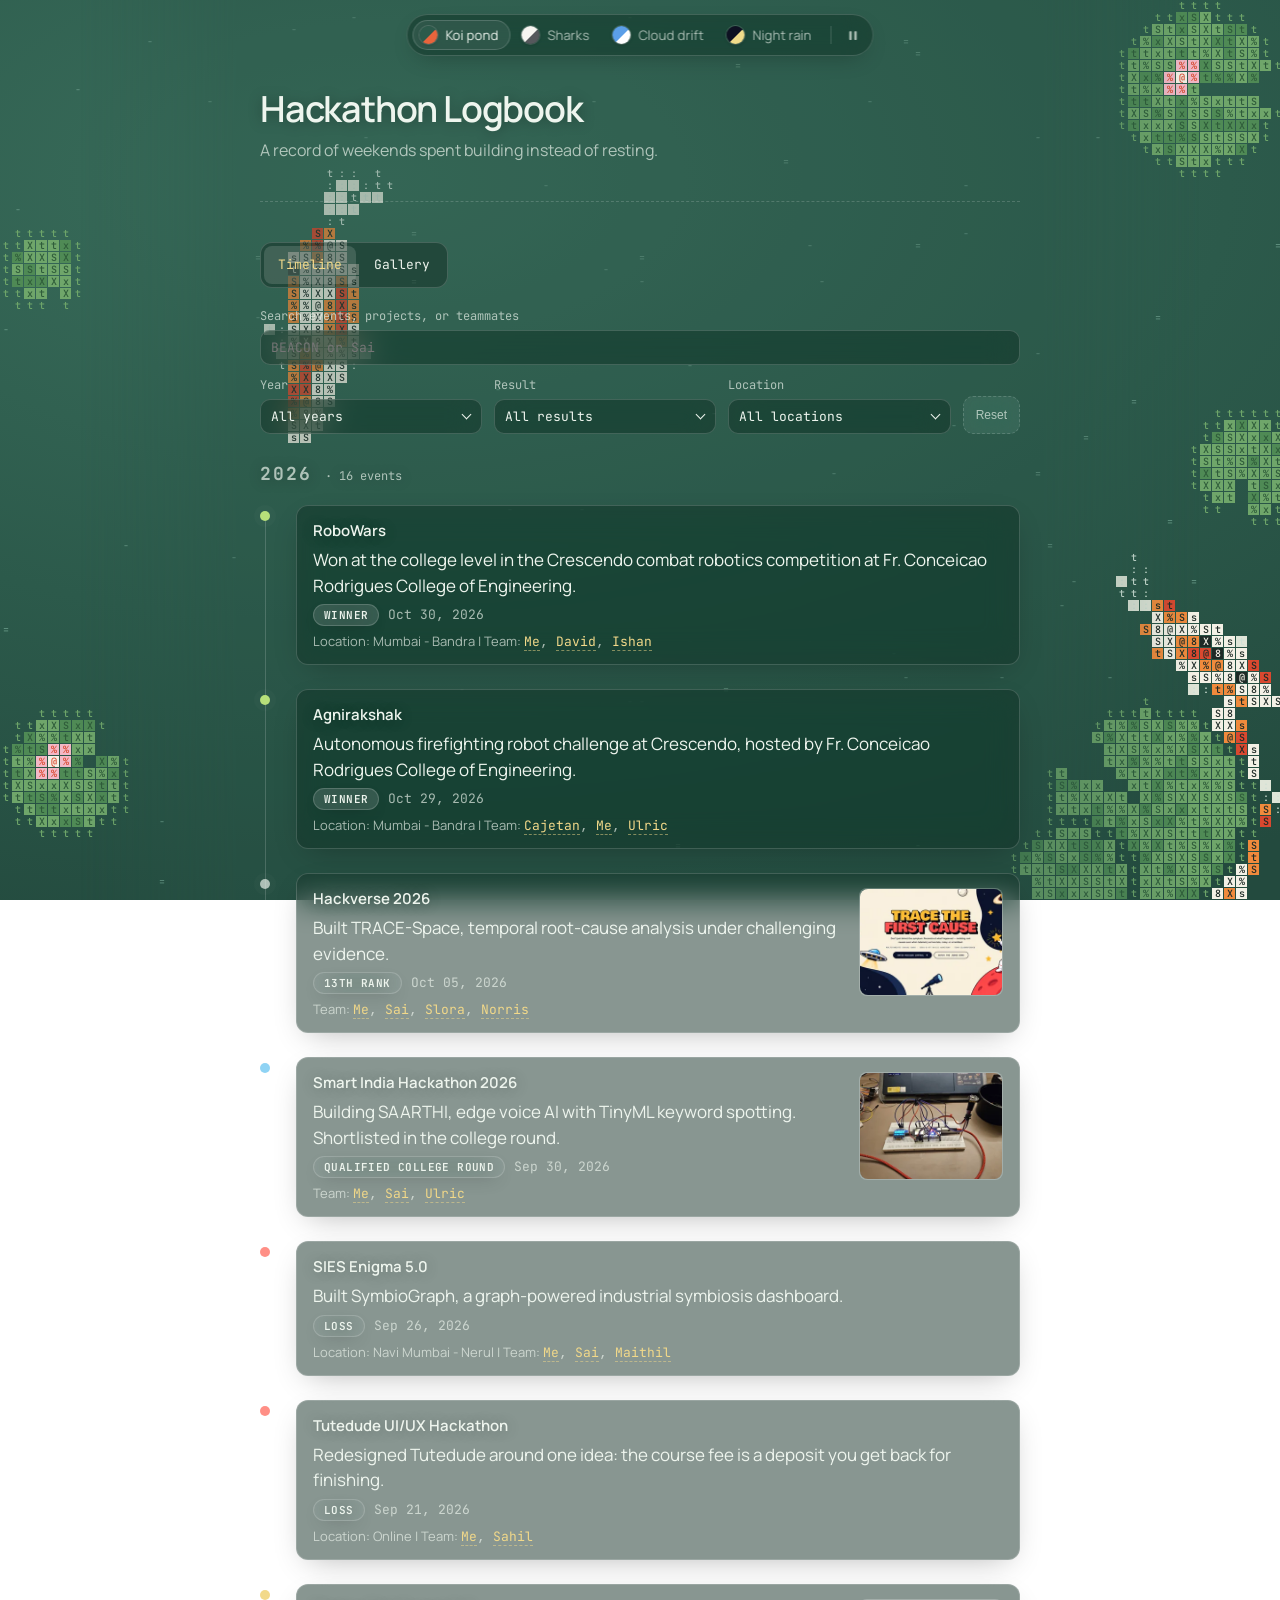
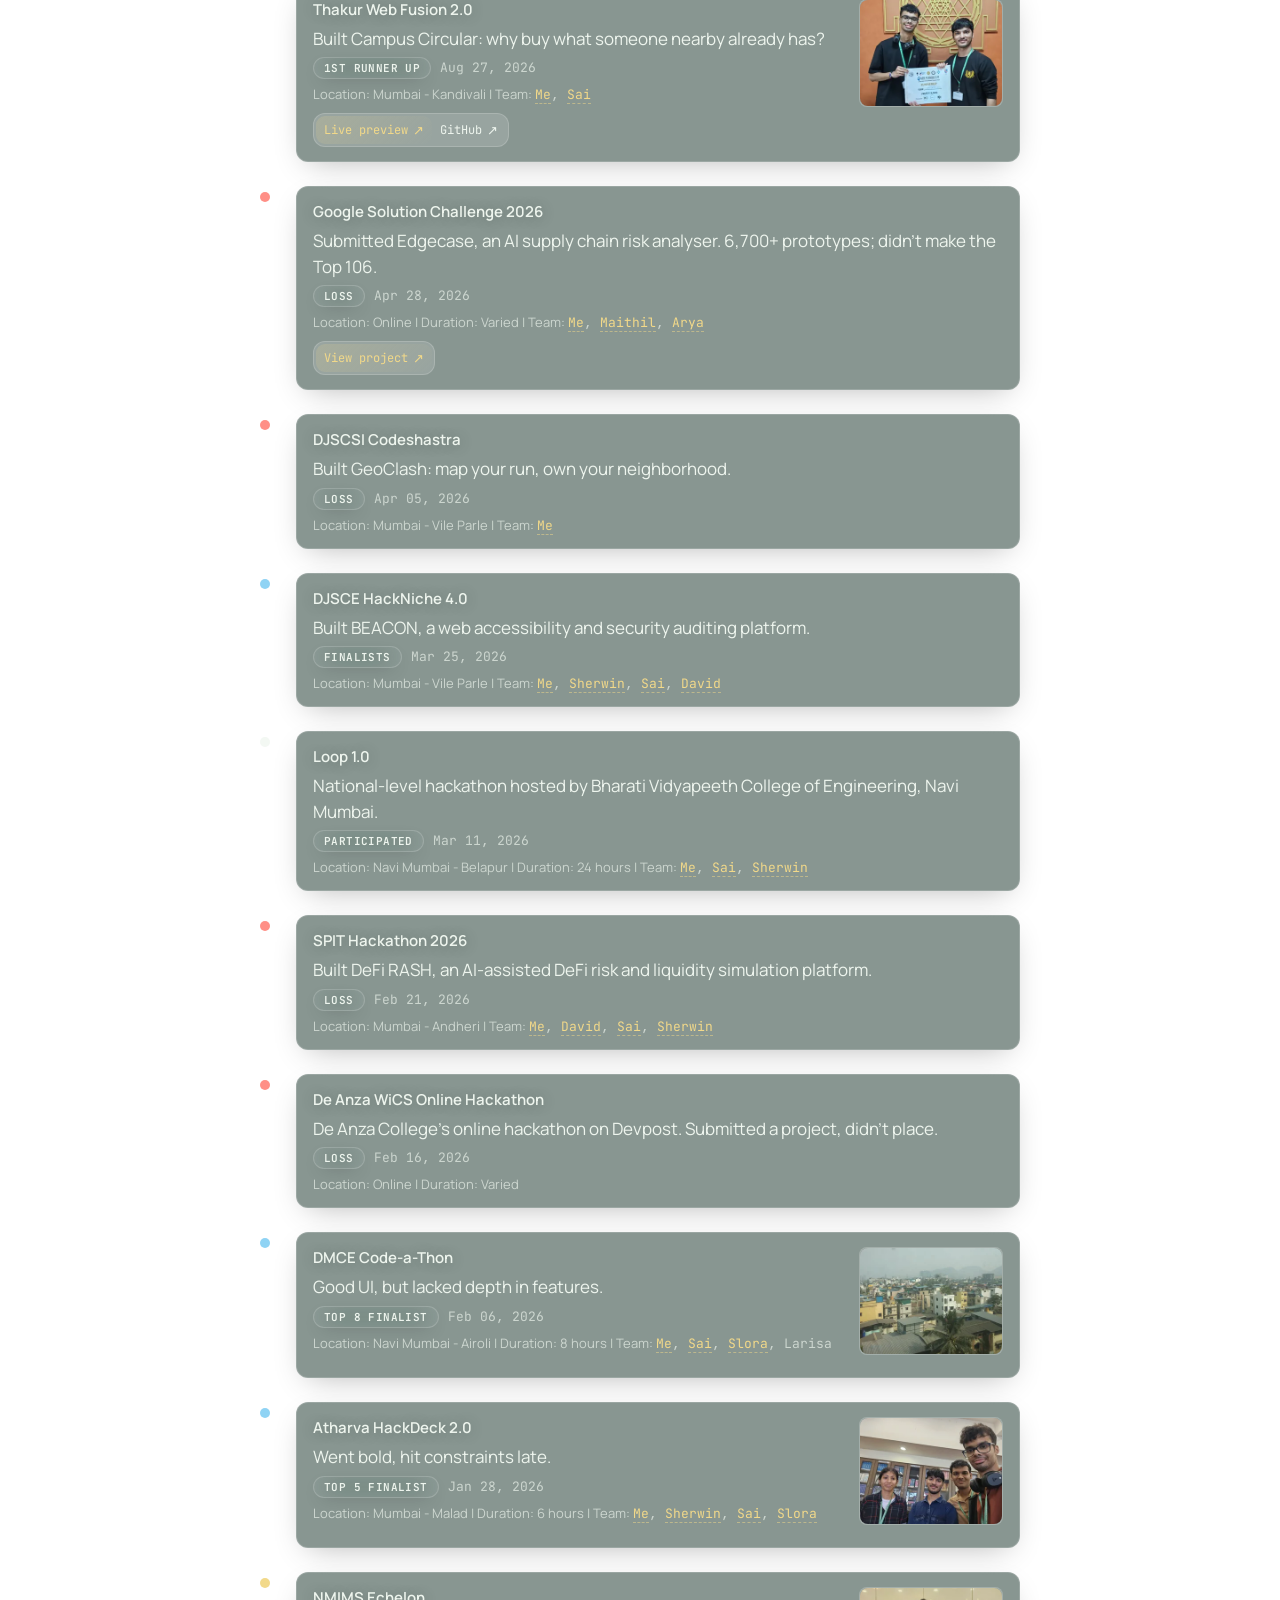
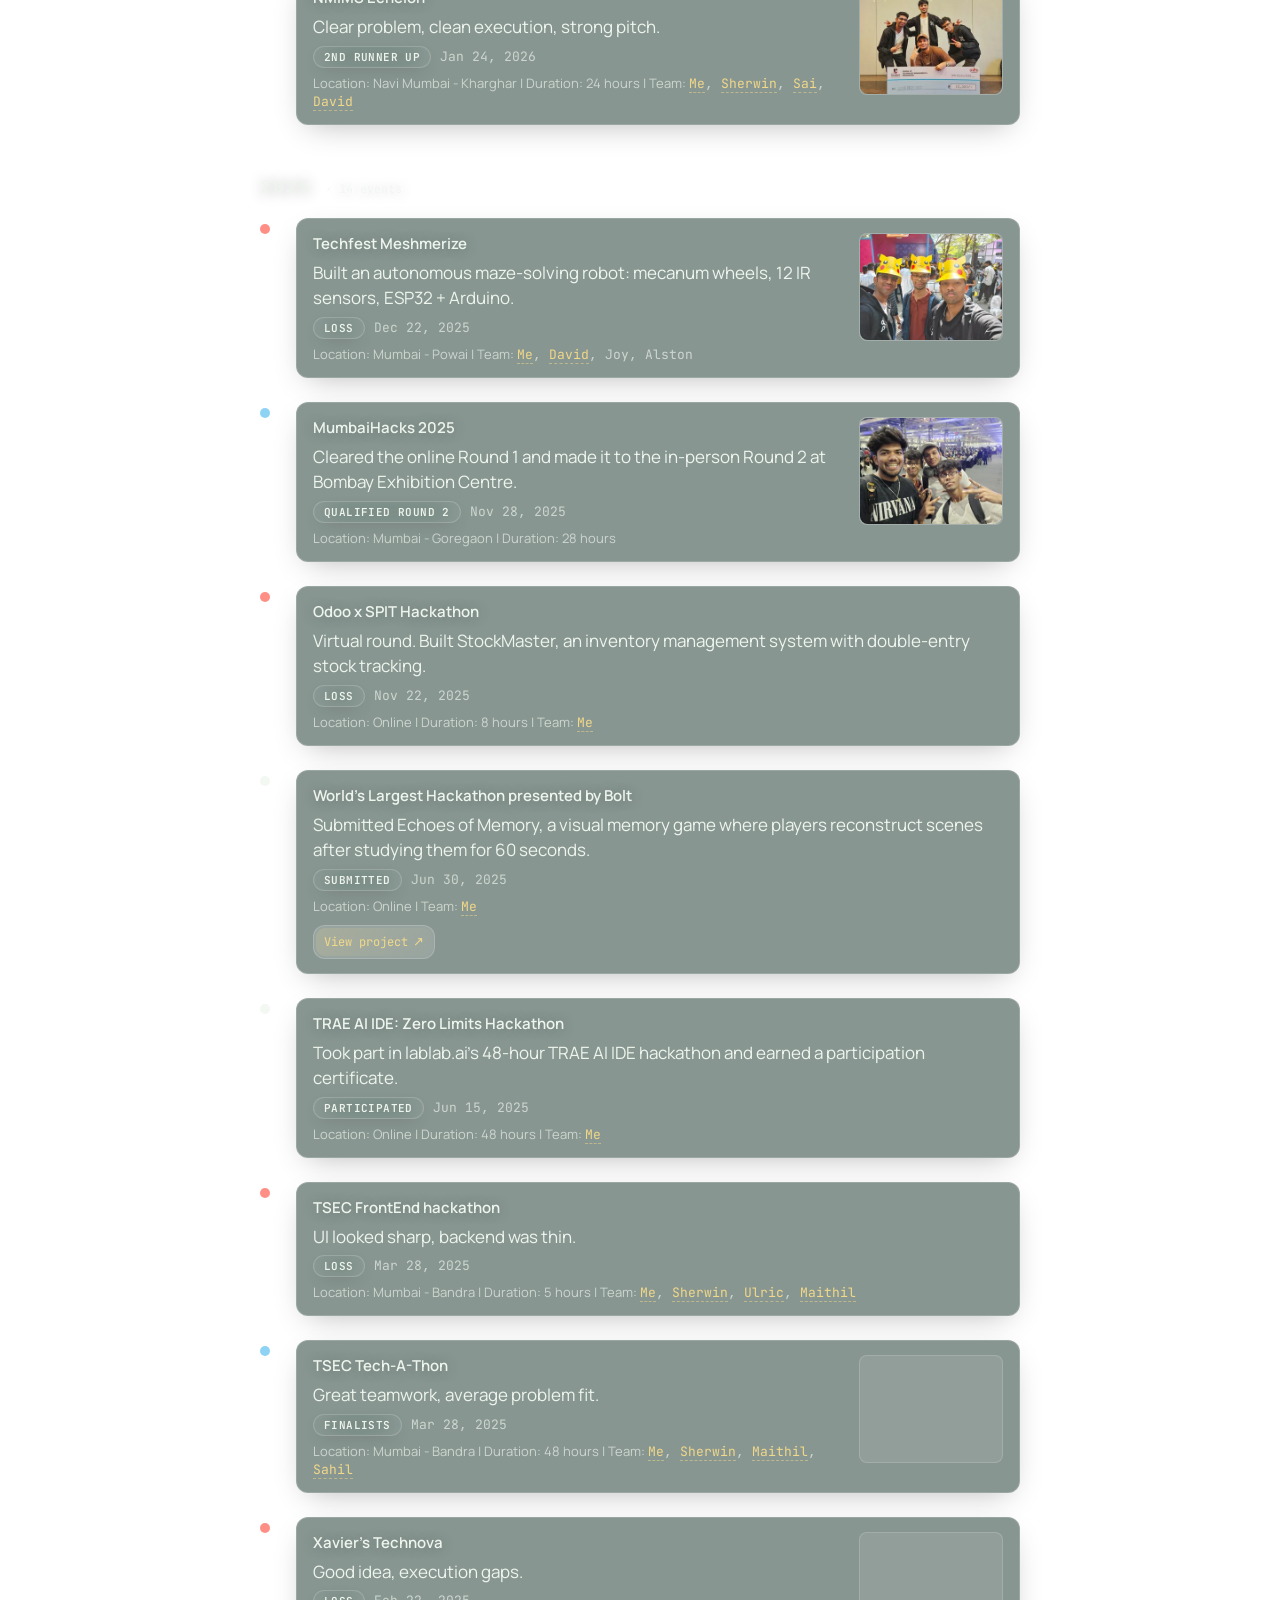
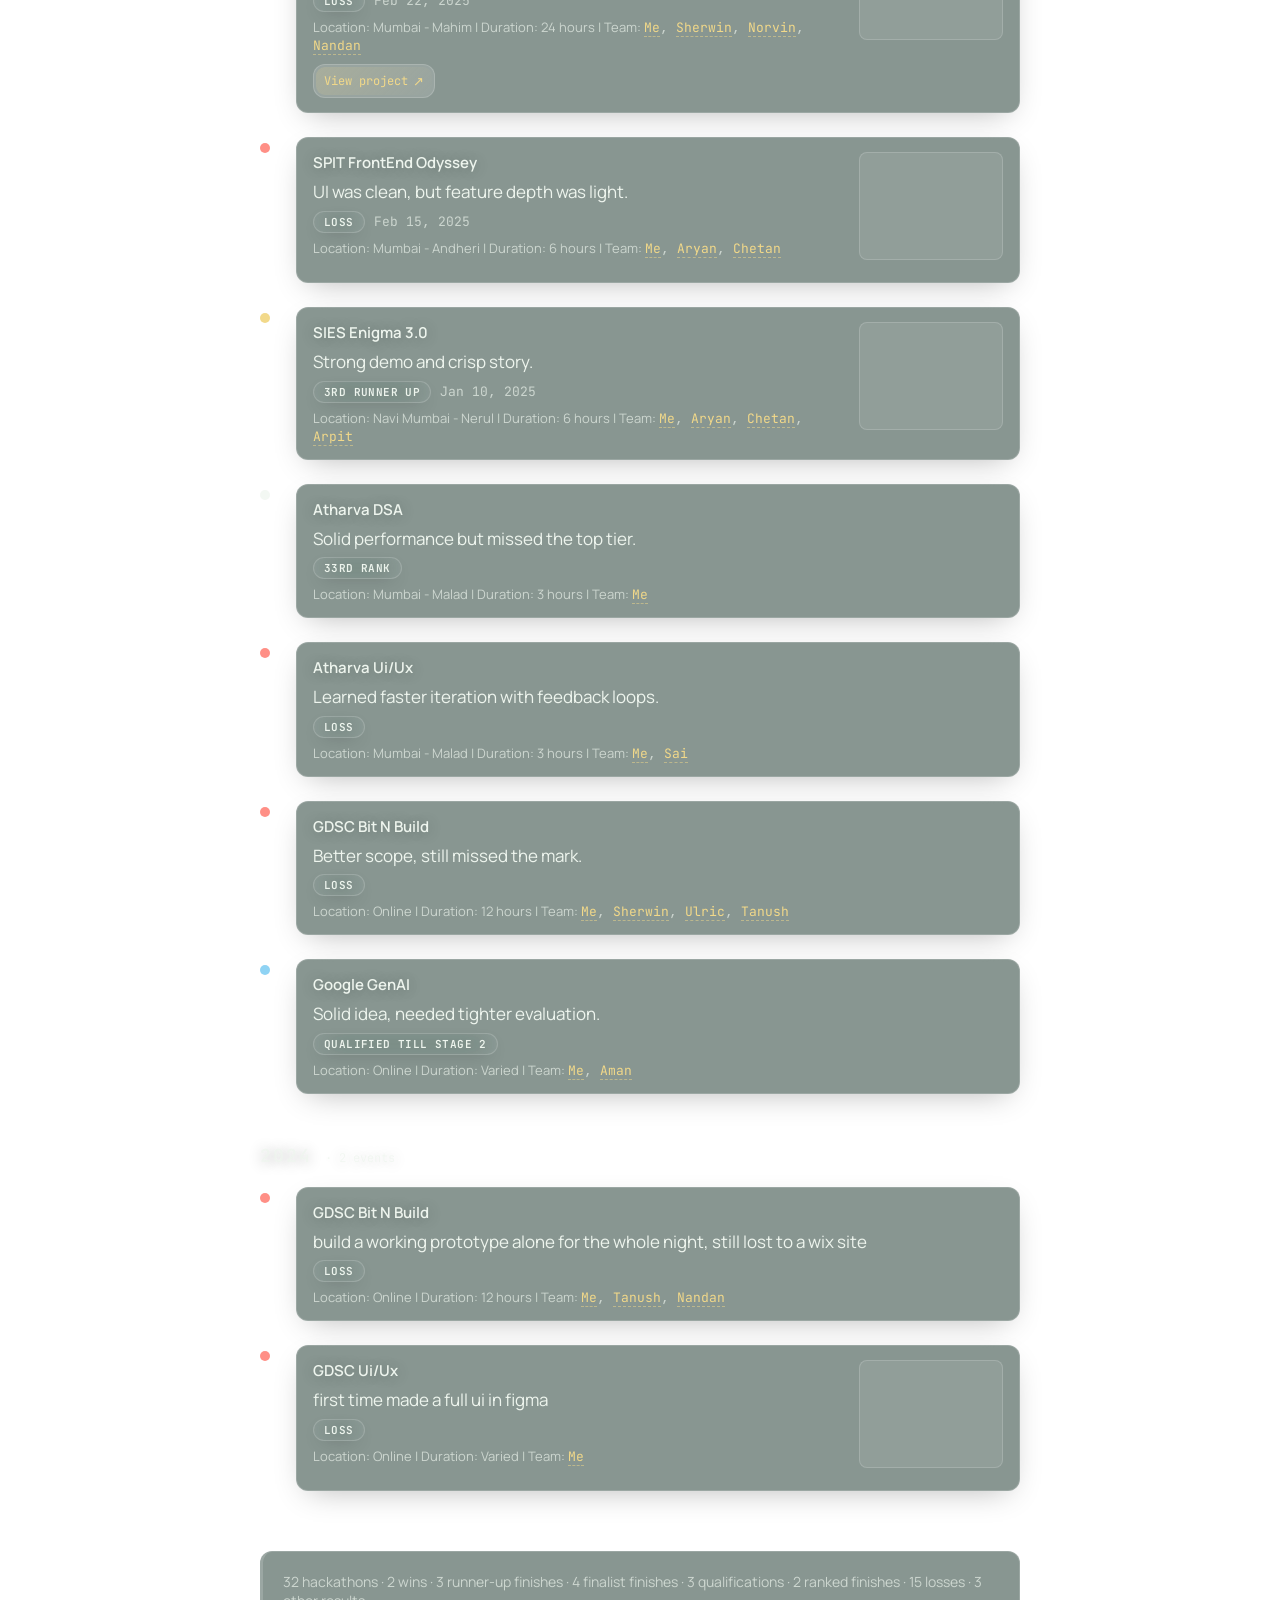
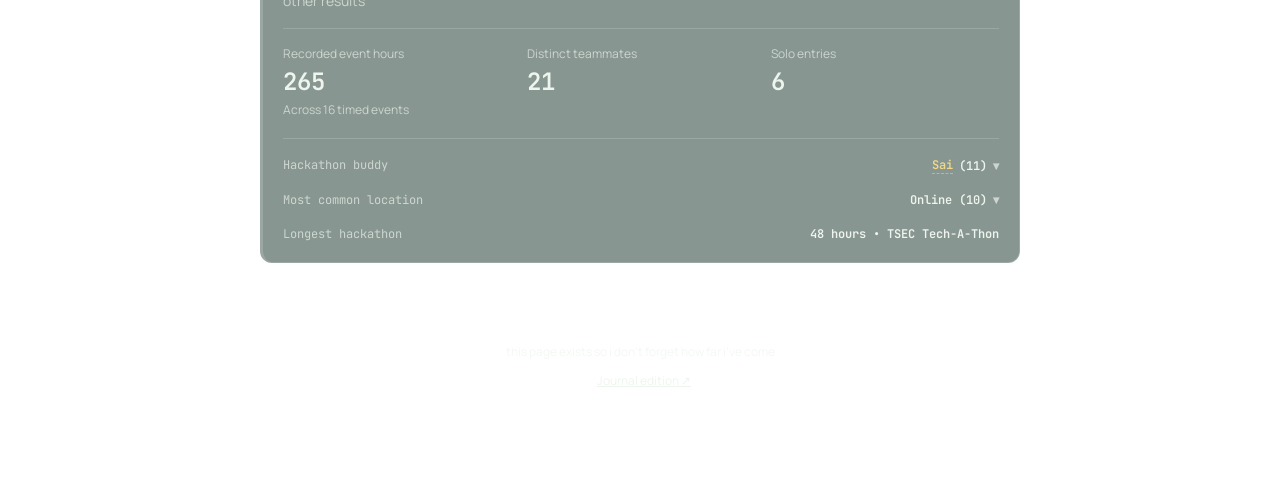
==== commit 1e4811a2: "feat: add photo gallery and refine logbook" ====
--- a/index.html
+++ b/index.html
@@ -46,34 +46,45 @@
 
   <div class="divider"></div>
 
-  <div class="filters" id="filters">
-    <div class="filter filter-search">
-      <label for="filter-search">Search events, projects, or teammates</label>
-      <input id="filter-search" type="search" placeholder="BEACON or Sai">
+  <nav class="logbook-views" aria-label="Logbook views">
+    <a href="#events" aria-current="true">Timeline</a>
+    <a href="#photos">Gallery</a>
+  </nav>
+
+  <div id="timeline-view">
+    <div class="filters" id="filters">
+      <div class="filter filter-search">
+        <label for="filter-search">Search events, projects, or teammates</label>
+        <input id="filter-search" type="search" placeholder="BEACON or Sai">
+      </div>
+      <button class="filter-toggle" id="filter-toggle" type="button"
+              aria-expanded="false" aria-controls="filter-options">Filters</button>
+      <div class="filter-options" id="filter-options">
+        <div class="filter">
+          <label for="filter-year">Year</label>
+          <select id="filter-year"></select>
+        </div>
+        <div class="filter">
+          <label for="filter-result">Result</label>
+          <select id="filter-result"></select>
+        </div>
+        <div class="filter">
+          <label for="filter-location">Location</label>
+          <select id="filter-location"></select>
+        </div>
+        <button class="filter-reset" id="filter-reset" type="button">Reset</button>
+      </div>
     </div>
-    <button class="filter-toggle" id="filter-toggle" type="button"
-            aria-expanded="false" aria-controls="filter-options">Filters</button>
-    <div class="filter-options" id="filter-options">
-      <div class="filter">
-        <label for="filter-year">Year</label>
-        <select id="filter-year"></select>
-      </div>
-      <div class="filter">
-        <label for="filter-result">Result</label>
-        <select id="filter-result"></select>
-      </div>
-      <div class="filter">
-        <label for="filter-location">Location</label>
-        <select id="filter-location"></select>
-      </div>
-      <button class="filter-reset" id="filter-reset" type="button">Reset</button>
-    </div>
+
+    <p class="filter-status" id="filter-status" role="status"></p>
+    <div id="timeline" aria-busy="true"></div>
+
+    <div class="reflection" id="summary"></div>
   </div>
 
-  <p class="filter-status" id="filter-status" role="status"></p>
-  <div id="timeline" aria-busy="true"></div>
-
-  <div class="reflection" id="summary"></div>
+  <section id="gallery-view" aria-label="Hackathon photo gallery" hidden>
+    <div class="photo-grid" id="photo-grid"></div>
+  </section>
 
   <footer class="footer">
     <p>this page exists so i don’t forget how far i’ve come</p>
--- a/style.css
+++ b/style.css
@@ -52,6 +52,37 @@
   border-top: 1px dashed var(--line);
 }
 
+.logbook-views {
+  display: flex;
+  gap: 4px;
+  width: fit-content;
+  margin-bottom: 20px;
+  padding: 3px;
+  border: 1px solid var(--line);
+  border-radius: 12px;
+  background: var(--panel);
+}
+
+.logbook-views a {
+  padding: 10px 14px;
+  border-radius: 8px;
+  color: var(--ink);
+  font: 13px/1.4 "JetBrains Mono", ui-monospace, monospace;
+  text-decoration: none;
+}
+
+.logbook-views a:hover,
+.logbook-views a[aria-current="true"] {
+  background: var(--result-bg);
+  color: var(--accent);
+}
+
+.logbook-views a:focus-visible,
+.gallery-tile:focus-visible {
+  outline: 2px solid var(--accent);
+  outline-offset: 2px;
+}
+
 /* ---------- Filters ---------- */
 .filters {
   display: grid;
@@ -89,6 +120,77 @@
   padding: 8px 10px;
   font-size: 13px;
   font-family: "JetBrains Mono", ui-monospace, monospace;
+}
+
+.filter-options .filter {
+  display: grid;
+  grid-template-columns: minmax(0, 1fr);
+}
+
+.filter-options select,
+.filter-options .filter::after {
+  grid-area: 2 / 1;
+}
+
+.filter-options select {
+  appearance: none;
+  padding-inline-end: 30px;
+}
+
+.filter-toggle::after,
+.filter-options .filter::after {
+  content: "";
+  width: 6px;
+  height: 6px;
+  border: solid currentColor;
+  border-width: 0 1.5px 1.5px 0;
+  transform: translateY(-2px) rotate(45deg);
+}
+
+.filter-options .filter::after {
+  place-self: center end;
+  z-index: 1;
+  margin-inline-end: 12px;
+  pointer-events: none;
+}
+
+@supports (appearance: base-select) and selector(::picker(select)) {
+  .filter-options select,
+  .filter-options select::picker(select) {
+    appearance: base-select;
+  }
+
+  .filter-options select::picker-icon {
+    display: none;
+  }
+
+  .filter-options select::picker(select) {
+    margin-block: 5px;
+    padding: 4px;
+    border: 1px solid var(--line);
+    border-radius: 10px;
+    background: linear-gradient(var(--panel), var(--panel)), var(--sky);
+    color: var(--ink);
+    box-shadow: 0 10px 24px var(--shadow);
+  }
+
+  .filter-options option {
+    padding: 8px 10px;
+    border-radius: 6px;
+  }
+
+  .filter-options option:checked {
+    color: var(--accent);
+  }
+
+  .filter-options option:is(:hover, :focus-visible) {
+    background: var(--result-bg);
+  }
+
+  .filter-options option::checkmark {
+    order: 1;
+    margin-inline-start: auto;
+  }
 }
 
 .filter select:focus,
@@ -210,10 +312,11 @@
 .entry.linked .card { border-color: var(--accent); }
 
 .card {
+  --card-radius: 12px;
   background: var(--paper);
   border: 1px solid var(--line);
   padding: 14px 16px;
-  border-radius: 12px;
+  border-radius: var(--card-radius);
   box-shadow: 0 10px 30px rgba(0, 0, 0, 0.25);
   transition: transform 200ms ease, box-shadow 200ms ease, border-color 200ms ease;
   position: relative;
@@ -266,7 +369,8 @@
 
 .reveal-date,
 .result,
-.team-links {
+.team-links,
+.project-links {
   font-family: "JetBrains Mono", ui-monospace, monospace;
 }
 
@@ -274,13 +378,86 @@
   margin-left: 6px;
 }
 
+.project-links {
+  display: flex;
+  flex-wrap: wrap;
+  width: fit-content;
+  max-width: 100%;
+  margin-top: 10px;
+  padding: 2px;
+  border: 1px solid var(--line);
+  border-radius: var(--card-radius);
+  background: var(--result-bg);
+}
+
 .project-link {
-  display: inline-block;
-  margin-top: 8px;
+  display: inline-flex;
+  align-items: center;
+  gap: 5px;
+  min-height: 28px;
+  padding-inline: 8px;
+  border-radius: calc(var(--card-radius) - 3px);
+  font-size: 12px;
+  color: var(--ink);
+  text-decoration: none;
+}
+
+.project-link:first-child {
+  background: linear-gradient(135deg, color-mix(in srgb, var(--accent) 18%, transparent), transparent);
+  color: var(--accent);
+}
+
+.project-link span {
+  font: 13px/1 system-ui, sans-serif;
+}
+
+.project-link:hover {
+  background: color-mix(in srgb, var(--accent) 22%, transparent);
+  color: var(--accent-hi);
+}
+
+.project-link:focus-visible {
+  outline: 2px solid var(--accent);
+  outline-offset: -2px;
+}
+
+.photo-grid {
+  display: grid;
+  grid-template-columns: repeat(3, minmax(0, 1fr));
+  gap: 12px;
+}
+
+.gallery-tile {
+  display: flex;
+  flex-direction: column;
+  padding: 0;
+  overflow: hidden;
+  border: 1px solid var(--line);
+  border-radius: 12px;
+  background: var(--panel);
+  color: var(--ink);
+  font: inherit;
+  text-align: start;
+  cursor: zoom-in;
+}
+
+.gallery-tile:hover {
+  border-color: var(--accent);
+}
+
+.gallery-tile img {
+  width: 100%;
+  aspect-ratio: 4 / 3;
+  object-fit: cover;
+}
+
+.gallery-tile span {
+  padding: 8px 10px;
   font-size: 13px;
-  color: var(--accent);
-  text-underline-offset: 3px;
-  padding-block: 4px;
+}
+
+@media (max-width: 520px) {
+  .photo-grid { grid-template-columns: repeat(2, minmax(0, 1fr)); }
 }
 
 #gallery {
@@ -503,14 +680,6 @@
     font: inherit;
     cursor: pointer;
   }
-  .filter-toggle::after {
-    content: "";
-    width: 6px;
-    height: 6px;
-    border: solid currentColor;
-    border-width: 0 1.5px 1.5px 0;
-    transform: translateY(-2px) rotate(45deg);
-  }
   .filter-toggle[aria-expanded="true"]::after {
     transform: translateY(2px) rotate(225deg);
   }
